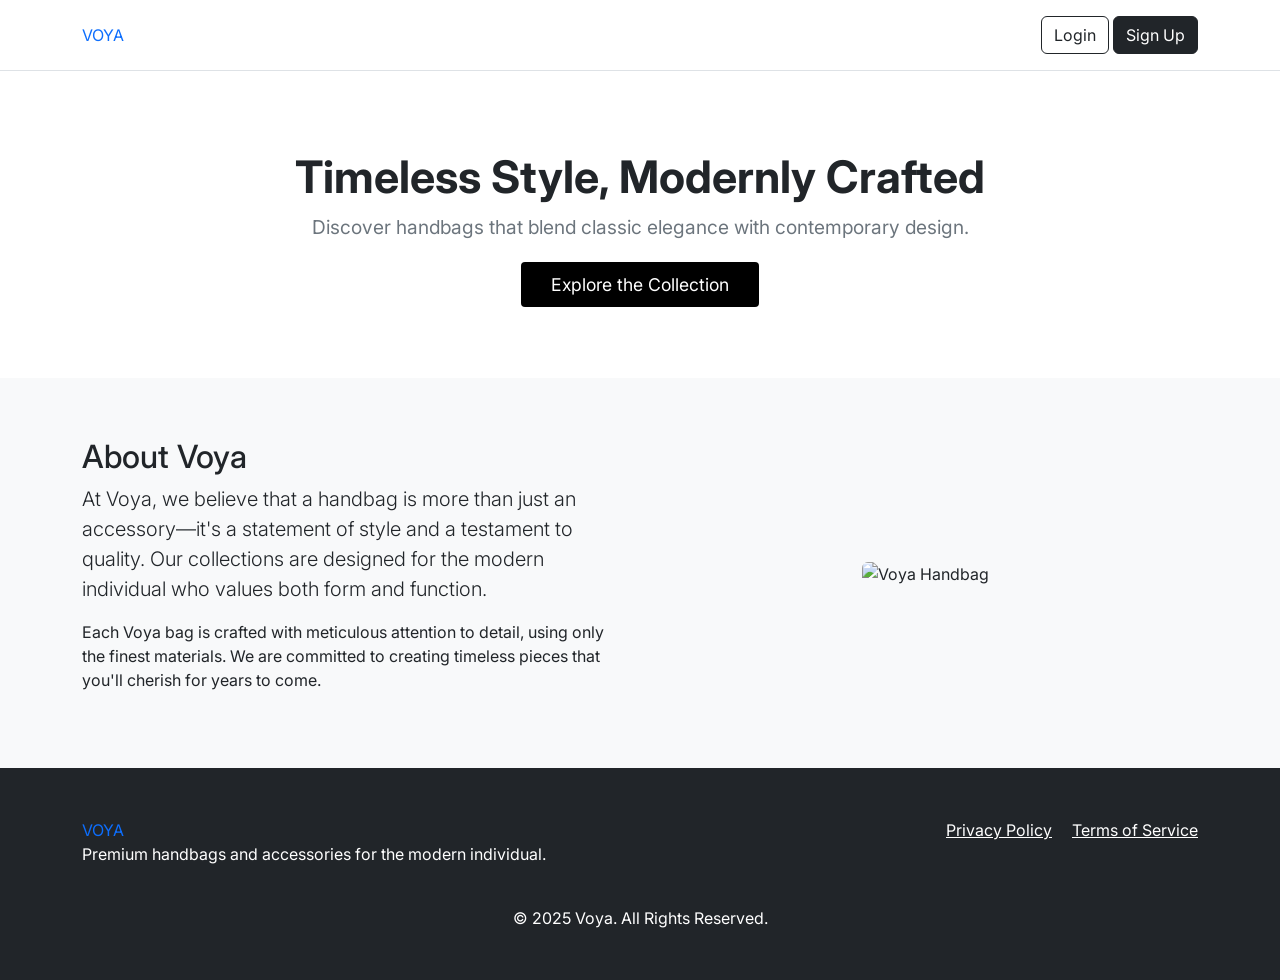
==== web/index.html @ ffce0abf "added files" ====
<!DOCTYPE html>
<html lang="en">
<head>
    <meta charset="UTF-8" />
    <meta name="viewport" content="width=device-width, initial-scale=1.0"/>
    <title>Voya - Premium Handbags & Accessories</title>
    <link rel="stylesheet" href="https://cdn.jsdelivr.net/npm/bootstrap@5.3.3/dist/css/bootstrap.min.css">
    <link href="https://fonts.googleapis.com/css2?family=Inter:wght@400;500;600;700&display=swap" rel="stylesheet">
    <link rel="icon" type="image/png" href="assets/logo2.png">
        <link rel="icon" href="data:image/svg+xml,<svg xmlns='http://www.w3.org/2000/svg' viewBox='0 0 100 100'><rect width='100' height='100' rx='15' fill='#000000' /><text x='50' y='65' font-family='Inter, sans-serif' font-size='40' font-weight='bold' fill='#FFFFFF' text-anchor='middle'>VOYA</text></svg>">
        <link rel="stylesheet" href="css/logo.css">
    
    <style>
        body {
            font-family: 'Inter', sans-serif;
            background-color: #f8f9fa;
            color: #212529;
        }

        .main-header {
            background-color: #ffffff;
            border-bottom: 1px solid #dee2e6;
        }

        .site-title {
            font-size: 1.8rem;
            font-weight: 700;
            color: #000000;
        }

        .hero-section {
            padding: 80px 20px;
            background: #ffffff;
            text-align: center;
        }

        .hero-title {
            font-size: 2.8rem;
            font-weight: 700;
        }

        .hero-subtitle {
            font-size: 1.2rem;
            color: #6c757d;
            margin-bottom: 30px;
        }

        .btn-shop {
            background: #000000;
            color: white;
            padding: 12px 30px;
            border-radius: 4px;
            text-decoration: none;
            font-size: 1.1rem;
        }
        
        .about-section {
            padding: 60px 20px;
        }

        footer {
            background: #212529;
            color: white;
            padding: 50px 20px;
        }

        /* Modal Styles */
        .modal {
            display: none; 
            position: fixed; 
            z-index: 1000; 
            left: 0;
            top: 0;
            width: 100%; 
            height: 100%; 
            overflow: auto; 
            background-color: rgba(0,0,0,0.4);
        }
        .modal-content {
            background-color: #fefefe;
            margin: 15% auto;
            padding: 20px;
            border: 1px solid #888;
            width: 80%;
            max-width: 500px;
            border-radius: 8px;
        }
        .close-btn {
            color: #aaa;
            float: right;
            font-size: 28px;
            font-weight: bold;
        }
        .close-btn:hover,
        .close-btn:focus {
            color: black;
            text-decoration: none;
            cursor: pointer;
        }
    </style>
</head>
<body>

<!-- Header -->
<header class="main-header">
    <div class="container d-flex justify-content-between align-items-center py-3">
         <!-- VOYA Logo -->
            <a href="#" class="voya-logo text-decoration-none">
                <span class="letter letter-v">V</span><span class="letter letter-o">O</span><span class="letter letter-y">Y</span><span class="letter letter-a">A</span>
            </a>
        <div>
            <button id="loginBtn" class="btn btn-outline-dark">Login</button>
            <button id="signupBtn" class="btn btn-dark">Sign Up</button>
        </div>
    </div>
</header>

<!-- Hero Section -->
<section class="hero-section">
    <div class="container">
        <h2 class="hero-title">Timeless Style, Modernly Crafted</h2>
        <p class="hero-subtitle">Discover handbags that blend classic elegance with contemporary design.</p>
        <a href="HomeServlet" class="btn-shop">Explore the Collection</a>
    </div>
</section>

<!-- About Section -->
<section class="about-section">
    <div class="container">
        <div class="row align-items-center">
            <div class="col-md-6">
                <h2>About Voya</h2>
                <p class="lead">At Voya, we believe that a handbag is more than just an accessory—it's a statement of style and a testament to quality. Our collections are designed for the modern individual who values both form and function.</p>
                <p>Each Voya bag is crafted with meticulous attention to detail, using only the finest materials. We are committed to creating timeless pieces that you'll cherish for years to come.</p>
            </div>
            <div class="col-md-6 text-center">
                <img src="https://images.unsplash.com/photo-1584917865442-de89df76afd3?q=80&w=1935&auto=format&fit=crop" alt="Voya Handbag" class="img-fluid rounded">
            </div>
        </div>
    </div>
</section>

<!-- Footer -->
<footer>
    <div class="container">
        <div class="row">
            <div class="col-md-6">
                <a href="#" class="voya-logo text-decoration-none">
                    <span class="letter letter-v">V</span><span class="letter letter-o">O</span><span class="letter letter-y">Y</span><span class="letter letter-a">A</span>
                </a>
                <p>Premium handbags and accessories for the modern individual.</p>
            </div>
            <div class="col-md-6 text-md-end">
                <a href="#" class="text-white me-3">Privacy Policy</a>
                <a href="#" class="text-white">Terms of Service</a>
            </div>
        </div>
        <div class="text-center mt-4">
            &copy; 2025 Voya. All Rights Reserved.
        </div>
    </div>
</footer>

<!-- Login Modal -->
<div id="loginModal" class="modal">
    <div class="modal-content">
        <span class="close-btn" data-modal-id="loginModal">&times;</span>
        <h2>Login</h2>
        <form action="LoginServlet" method="post">
            <div class="mb-3">
                <label for="login-email" class="form-label">Email address</label>
                <input type="email" class="form-control" id="login-email" name="email" required>
            </div>
            <div class="mb-3">
                <label for="login-password" class="form-label">Password</label>
                <input type="password" class="form-control" id="login-password" name="password" required>
            </div>
            <button type="submit" class="btn btn-dark w-100">Login</button>
        </form>
    </div>
</div>

<!-- Signup Modal -->
<div id="signupModal" class="modal">
    <div class="modal-content">
        <span class="close-btn" data-modal-id="signupModal">&times;</span>
        <h2>Create Account</h2>
        <form action="RegisterServlet" method="post">
            <div class="mb-3">
                <label for="signup-name" class="form-label">Full Name</label>
                <input type="text" class="form-control" id="signup-name" name="name" required>
            </div>
            <div class="mb-3">
                <label for="signup-email" class="form-label">Email address</label>
                <input type="email" class="form-control" id="signup-email" name="email" required>
            </div>
            <div class="mb-3">
                <label for="signup-password" class="form-label">Password</label>
                <input type="password" class="form-control" id="signup-password" name="password" required>
            </div>
            <button type="submit" class="btn btn-dark w-100">Sign Up</button>
        </form>
    </div>
</div>

<script>
    // Get modal elements
    const loginModal = document.getElementById('loginModal');
    const signupModal = document.getElementById('signupModal');

    // Get open modal buttons
    const openLoginBtn = document.getElementById('loginBtn');
    const openSignupBtn = document.getElementById('signupBtn');

    // Get close modal buttons
    const closeButtons = document.querySelectorAll('.close-btn');

    // Function to open a modal
    const openModal = (modal) => {
        if (modal) modal.style.display = "block";
    };

    // Function to close a modal
    const closeModal = (modal) => {
        if (modal) modal.style.display = "none";
    };

    // Event listeners for opening modals
    openLoginBtn.addEventListener('click', () => openModal(loginModal));
    openSignupBtn.addEventListener('click', () => openModal(signupModal));

    // Event listeners for closing modals via close button
    closeButtons.forEach(button => {
        button.addEventListener('click', () => {
            const modal = document.getElementById(button.dataset.modalId);
            closeModal(modal);
        });
    });

    // Event listener for closing modals by clicking the overlay
    window.addEventListener('click', (event) => {
        if (event.target == loginModal) {
            closeModal(loginModal);
        }
        if (event.target == signupModal) {
            closeModal(signupModal);
        }
    });
</script>

</body>
</html>
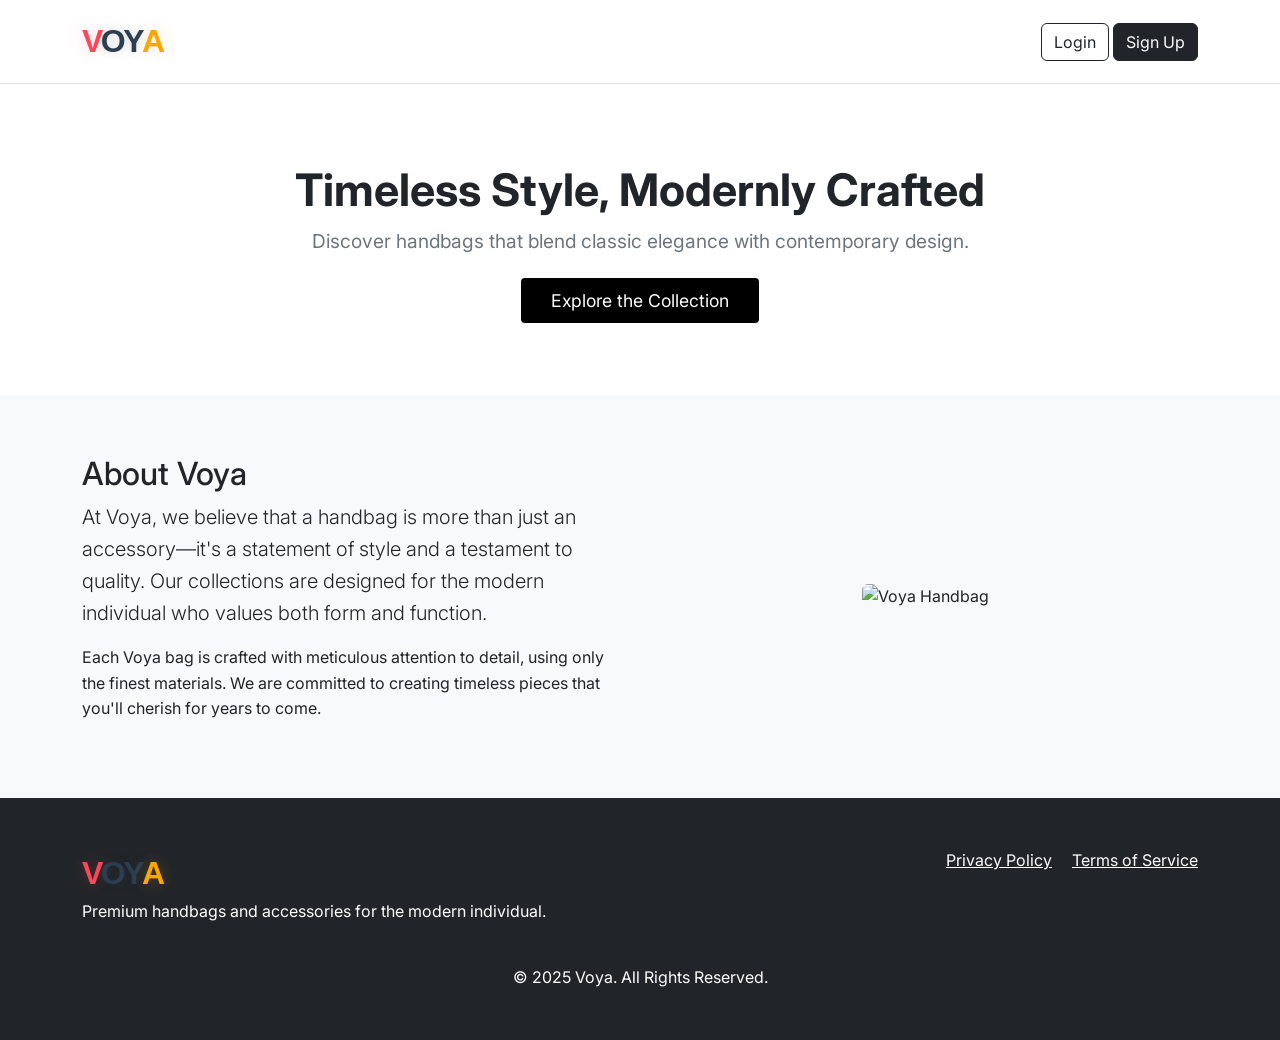
==== commit 0c90592f: "update admin pannel and for homepage top viewes products shows" ====
--- a/web/index.html
+++ b/web/index.html
@@ -3,13 +3,13 @@
 <head>
     <meta charset="UTF-8" />
     <meta name="viewport" content="width=device-width, initial-scale=1.0"/>
-    <title>Voya - Premium Handbags & Accessories</title>
+    <title>VOYA - Premium Bags & Accessories</title>
     <link rel="stylesheet" href="https://cdn.jsdelivr.net/npm/bootstrap@5.3.3/dist/css/bootstrap.min.css">
     <link href="https://fonts.googleapis.com/css2?family=Inter:wght@400;500;600;700&display=swap" rel="stylesheet">
     <link rel="icon" type="image/png" href="assets/logo2.png">
         <link rel="icon" href="data:image/svg+xml,<svg xmlns='http://www.w3.org/2000/svg' viewBox='0 0 100 100'><rect width='100' height='100' rx='15' fill='#000000' /><text x='50' y='65' font-family='Inter, sans-serif' font-size='40' font-weight='bold' fill='#FFFFFF' text-anchor='middle'>VOYA</text></svg>">
         <link rel="stylesheet" href="css/logo.css">
-    
+        <link rel="stylesheet" href="css/home.css">
     <style>
         body {
             font-family: 'Inter', sans-serif;
--- a/web/css/logo.css
+++ b/web/css/logo.css
@@ -0,0 +1,70 @@
+/* VOYA Logo Styles */
+.voya-logo {
+    font-family: 'Montserrat', sans-serif;
+    font-weight: 900;
+    font-size: 2rem;
+    letter-spacing: -0.08em;
+    display: inline-block;
+    text-transform: uppercase;
+    position: relative;
+    cursor: pointer;
+    transition: all 0.3s ease;
+    text-decoration: none;
+}
+
+.voya-logo:hover {
+    transform: translateY(-3px) scale(1.02);
+    text-decoration: none;
+}
+
+.letter {
+    display: inline-block;
+    position: relative;
+    transition: all 0.3s cubic-bezier(0.68, -0.55, 0.265, 1.55);
+}
+
+.letter-v {
+    color: #FF4757;
+    text-shadow: 0 0 15px rgba(255, 71, 87, 0.3);
+}
+
+.letter-v:hover {
+    transform: translateY(-5px) rotateZ(-3deg) scale(1.05);
+    color: #FF6B87;
+    text-shadow: 0 0 20px rgba(255, 71, 87, 0.5);
+}
+
+.letter-o {
+    color: #2C3E50;
+    /*color:white;*/
+    text-shadow: 0 0 10px rgba(44, 62, 80, 0.2);
+}
+
+.letter-o:hover {
+    transform: translateY(-4px) scale(1.08);
+    color: #34495E;
+    text-shadow: 0 0 15px rgba(44, 62, 80, 0.4);
+}
+
+.letter-y {
+    color: #2C3E50;
+    text-shadow: 0 0 10px rgba(44, 62, 80, 0.2);
+}
+
+.letter-y:hover {
+    transform: translateY(-3px) rotateZ(4deg) scale(1.04);
+    color: #34495E;
+    text-shadow: 0 0 15px rgba(44, 62, 80, 0.4);
+}
+
+.letter-a {
+    color: #FFA502;
+    text-shadow: 0 0 15px rgba(255, 165, 2, 0.3);
+}
+
+.letter-a:hover {
+    transform: translateY(-6px) rotateZ(3deg) scale(1.06);
+    color: #FFB84D;
+    text-shadow: 0 0 20px rgba(255, 165, 2, 0.5);
+}
+
--- a/web/css/home.css
+++ b/web/css/home.css
@@ -0,0 +1,541 @@
+* {
+    margin: 0;
+    padding: 0;
+    box-sizing: border-box;
+}
+
+body {
+    font-family: 'Inter', sans-serif;
+    background-color: #ffffff;
+    color: #333;
+    line-height: 1.6;
+}
+
+/* Header Navigation - Exact Margerita Style */
+.main-header {
+    background: #ffffff;
+    border-bottom: 1px solid #e5e5e5;
+    position: sticky;
+    top: 0;
+    z-index: 1000;
+}
+
+.header-container {
+    max-width: 1200px;
+    margin: 0 auto;
+    display: flex;
+    align-items: center;
+    justify-content: space-between;
+    padding: 15px 20px;
+    height: 70px;
+}
+
+.logo-section {
+    display: flex;
+    align-items: center;
+    gap: 10px;
+}
+
+.logo-section img {
+    width: 35px;
+    height: 35px;
+    border-radius: 4px;
+}
+
+.logo-text {
+    font-size: 24px;
+    font-weight: 700;
+    color: #000;
+    text-decoration: none;
+    letter-spacing: -0.5px;
+}
+
+.main-nav {
+    display: flex;
+    gap: 40px;
+    align-items: center;
+}
+
+.nav-item {
+    color: #000;
+    text-decoration: none;
+    font-weight: 500;
+    font-size: 14px;
+    text-transform: uppercase;
+    letter-spacing: 0.5px;
+    transition: color 0.3s ease;
+}
+
+.nav-item:hover {
+    color: #666;
+}
+
+.header-actions {
+    display: flex;
+    align-items: center;
+    gap: 25px;
+}
+
+.search-icon, .cart-icon, .user-icon {
+    font-size: 18px;
+    color: #000;
+    cursor: pointer;
+    transition: color 0.3s ease;
+}
+
+.search-icon:hover, .cart-icon:hover, .user-icon:hover {
+    color: #666;
+}
+
+.cart-badge {
+    position: relative;
+}
+
+.cart-count {
+    position: absolute;
+    top: -8px;
+    right: -8px;
+    background: #000;
+    color: white;
+    font-size: 10px;
+    padding: 2px 6px;
+    border-radius: 50%;
+    min-width: 16px;
+    text-align: center;
+    font-weight: 600;
+}
+
+/* Search Modal */
+.search-modal {
+    display: none;
+    position: fixed;
+    top: 0;
+    left: 0;
+    width: 100%;
+    height: 100%;
+    background: rgba(0, 0, 0, 0.5);
+    z-index: 2000;
+}
+
+.search-content {
+    background: white;
+    padding: 30px;
+    margin: 100px auto;
+    max-width: 500px;
+    border-radius: 8px;
+}
+
+.search-input {
+    width: 100%;
+    padding: 15px;
+    border: 1px solid #e5e5e5;
+    border-radius: 4px;
+    font-size: 16px;
+    outline: none;
+}
+
+.search-input:focus {
+    border-color: #000;
+}
+
+/* Main Content Layout */
+.page-container {
+    max-width: 1200px;
+    margin: 0 auto;
+    padding: 0 20px;
+}
+
+/* Results Header */
+.results-header {
+    display: flex;
+    justify-content: space-between;
+    align-items: center;
+    padding: 30px 0 20px 0;
+    border-bottom: 1px solid #e5e5e5;
+    margin-bottom: 30px;
+}
+
+.results-count {
+    font-size: 14px;
+    color: #666;
+    font-weight: 400;
+}
+
+.view-toggles {
+    display: flex;
+    gap: 15px;
+    align-items: center;
+}
+
+.view-btn {
+    background: none;
+    border: none;
+    padding: 8px;
+    cursor: pointer;
+    color: #ccc;
+    font-size: 16px;
+    transition: color 0.3s ease;
+}
+
+.view-btn.active {
+    color: #000;
+}
+
+/* Products Grid - Exact Margerita Layout */
+.products-grid {
+    display: grid;
+    grid-template-columns: repeat(4, 1fr);
+    gap: 30px;
+    margin-bottom: 60px;
+}
+
+.product-item {
+    position: relative;
+    cursor: pointer;
+    transition: all 0.3s ease;
+}
+
+.product-image-container {
+    position: relative;
+    width: 100%;
+    height: 300px;
+    overflow: hidden;
+    background: #f8f8f8;
+    margin-bottom: 15px;
+}
+
+.product-image {
+    width: 100%;
+    height: 100%;
+    object-fit: cover;
+    transition: transform 0.3s ease;
+}
+
+.product-item:hover .product-image {
+    transform: scale(1.05);
+}
+
+/* Product Action Buttons - Margerita Style */
+.product-actions {
+    position: absolute;
+    top: 15px;
+    right: 15px;
+    display: flex;
+    flex-direction: column;
+    gap: 8px;
+    opacity: 0;
+    transition: opacity 0.3s ease;
+}
+
+.product-item:hover .product-actions {
+    opacity: 1;
+}
+
+.action-btn {
+    width: 35px;
+    height: 35px;
+    background: white;
+    border: none;
+    border-radius: 50%;
+    display: flex;
+    align-items: center;
+    justify-content: center;
+    cursor: pointer;
+    box-shadow: 0 2px 8px rgba(0, 0, 0, 0.1);
+    transition: all 0.3s ease;
+    color: #666;
+}
+
+.action-btn:hover {
+    background: #000;
+    color: white;
+}
+
+/* Quick View Button */
+.quick-view-btn {
+    position: absolute;
+    bottom: 15px;
+    left: 50%;
+    transform: translateX(-50%);
+    background: white;
+    border: 1px solid #000;
+    padding: 8px 16px;
+    font-size: 12px;
+    text-transform: uppercase;
+    letter-spacing: 0.5px;
+    cursor: pointer;
+    opacity: 0;
+    transition: all 0.3s ease;
+    font-weight: 500;
+}
+
+.product-item:hover .quick-view-btn {
+    opacity: 1;
+}
+
+.quick-view-btn:hover {
+    background: #000;
+    color: white;
+}
+
+/* Product Information */
+.product-brand {
+    font-size: 11px;
+    color: #999;
+    text-transform: uppercase;
+    letter-spacing: 1px;
+    margin-bottom: 5px;
+    font-weight: 500;
+}
+
+.product-title {
+    font-size: 14px;
+    color: #000;
+    margin-bottom: 8px;
+    font-weight: 500;
+    line-height: 1.3;
+}
+
+.product-price {
+    font-size: 14px;
+    color: #000;
+    font-weight: 600;
+}
+
+/* Stock Badges */
+.stock-badge {
+    position: absolute;
+    top: 15px;
+    left: 15px;
+    padding: 4px 8px;
+    font-size: 10px;
+    text-transform: uppercase;
+    font-weight: 600;
+    letter-spacing: 0.5px;
+    border-radius: 2px;
+}
+
+.sold-out {
+    background: #000;
+    color: white;
+}
+
+.low-stock {
+    background: #ff4444;
+    color: white;
+}
+
+.free-shipping {
+    background: #00aa44;
+    color: white;
+}
+
+/* Add to Cart Form */
+.add-to-cart-form {
+    margin-top: 10px;
+}
+
+.add-cart-btn {
+    width: 100%;
+    background: #000;
+    color: white;
+    border: none;
+    padding: 12px;
+    font-size: 12px;
+    text-transform: uppercase;
+    letter-spacing: 0.5px;
+    cursor: pointer;
+    transition: background 0.3s ease;
+    font-weight: 500;
+}
+
+.add-cart-btn:hover:not(:disabled) {
+    background: #333;
+}
+
+.add-cart-btn:disabled {
+    background: #ccc;
+    cursor: not-allowed;
+}
+
+/* Category Sections */
+.category-section {
+    margin-bottom: 60px;
+}
+
+.category-header {
+    text-align: center;
+    margin-bottom: 40px;
+}
+
+.category-title {
+    font-size: 28px;
+    font-weight: 700;
+    color: #000;
+    margin-bottom: 10px;
+    letter-spacing: -0.5px;
+}
+
+.category-subtitle {
+    font-size: 14px;
+    color: #666;
+    font-weight: 400;
+}
+
+/* Color Swatches */
+.color-options {
+    display: flex;
+    gap: 8px;
+    margin-top: 8px;
+}
+
+.color-swatch {
+    width: 20px;
+    height: 20px;
+    border-radius: 50%;
+    border: 1px solid #e5e5e5;
+    cursor: pointer;
+    transition: transform 0.2s ease;
+}
+
+.color-swatch:hover {
+    transform: scale(1.1);
+}
+
+.color-red { background: #dc2626; }
+.color-coffee { background: #8b4513; }
+.color-yellow { background: #eab308; }
+.color-maroon { background: #800000; }
+
+/* Footer */
+.site-footer {
+    background: #f8f8f8;
+    text-align: center;
+    padding: 40px 20px;
+    margin-top: 80px;
+    border-top: 1px solid #e5e5e5;
+}
+
+.footer-text {
+    font-size: 12px;
+    color: #666;
+    text-transform: uppercase;
+    letter-spacing: 1px;
+}
+
+/* Load More Button */
+.load-more {
+    text-align: center;
+    margin: 40px 0;
+}
+
+.load-more-btn {
+    background: none;
+    border: 1px solid #000;
+    padding: 15px 30px;
+    font-size: 12px;
+    text-transform: uppercase;
+    letter-spacing: 0.5px;
+    cursor: pointer;
+    transition: all 0.3s ease;
+    font-weight: 500;
+}
+
+.load-more-btn:hover {
+    background: #000;
+    color: white;
+}
+
+/* Responsive Design */
+@media (max-width: 1024px) {
+    .products-grid {
+        grid-template-columns: repeat(3, 1fr);
+        gap: 20px;
+    }
+
+    .main-nav {
+        display: none;
+    }
+}
+
+@media (max-width: 768px) {
+    .products-grid {
+        grid-template-columns: repeat(2, 1fr);
+        gap: 15px;
+    }
+
+    .product-image-container {
+        height: 250px;
+    }
+
+    .header-container {
+        padding: 15px;
+    }
+
+    .category-title {
+        font-size: 24px;
+    }
+}
+
+@media (max-width: 480px) {
+    .products-grid {
+        grid-template-columns: 1fr;
+    }
+
+    .header-actions {
+        gap: 15px;
+    }
+}
+
+/* No Products State */
+.no-products {
+    text-align: center;
+    padding: 80px 20px;
+    color: #666;
+}
+
+.no-products h3 {
+    font-size: 24px;
+    margin-bottom: 10px;
+    color: #000;
+    font-weight: 600;
+}
+
+.no-products p {
+    font-size: 14px;
+    color: #666;
+}
+
+/* Dark Mode Support */
+.dark-mode {
+    background: #1a1a1a;
+    color: #e5e5e5;
+}
+
+.dark-mode .main-header {
+    background: #1a1a1a;
+    border-bottom-color: #333;
+}
+
+.dark-mode .logo-text,
+.dark-mode .nav-item,
+.dark-mode .search-icon,
+.dark-mode .cart-icon,
+.dark-mode .user-icon {
+    color: #e5e5e5;
+}
+
+.dark-mode .product-image-container {
+    background: #333;
+}
+
+.dark-mode .product-title,
+.dark-mode .product-price,
+.dark-mode .category-title {
+    color: #e5e5e5;
+}
+
+.dark-mode .add-cart-btn {
+    background: #e5e5e5;
+    color: #1a1a1a;
+}
